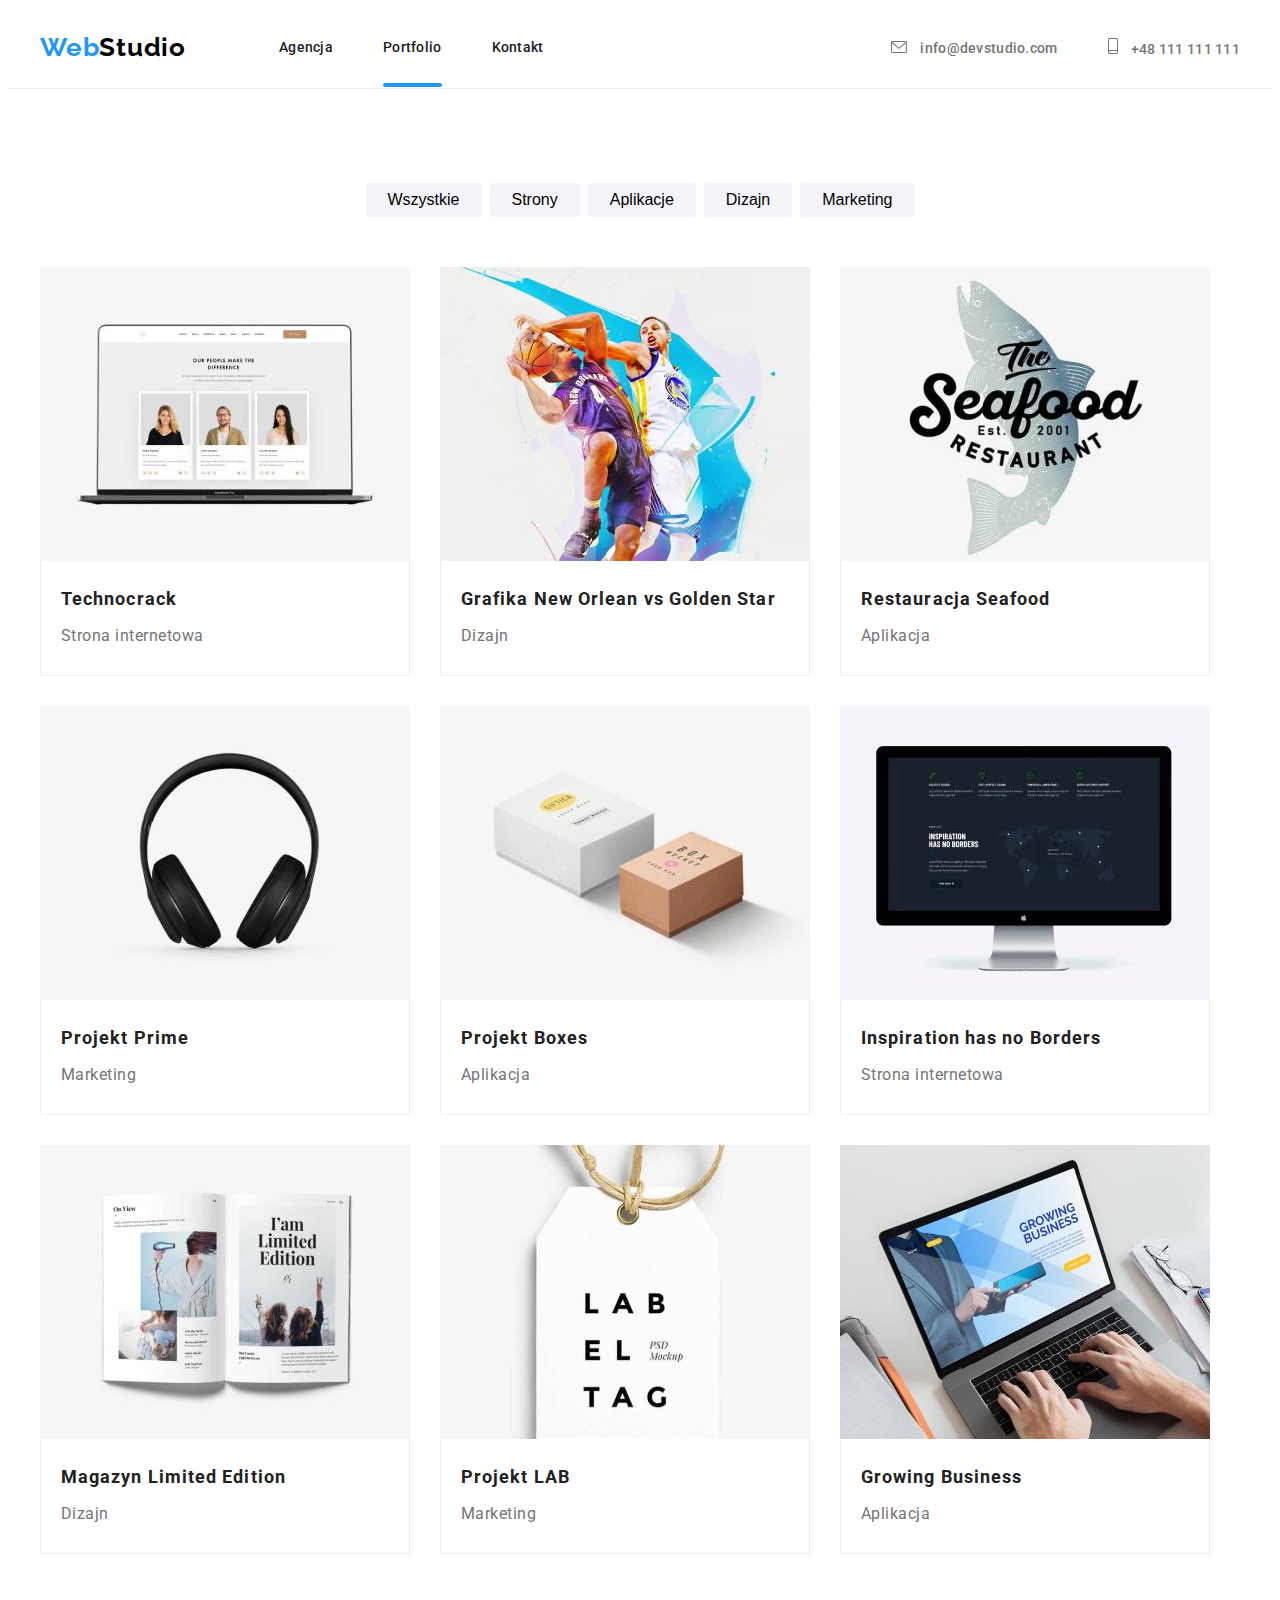
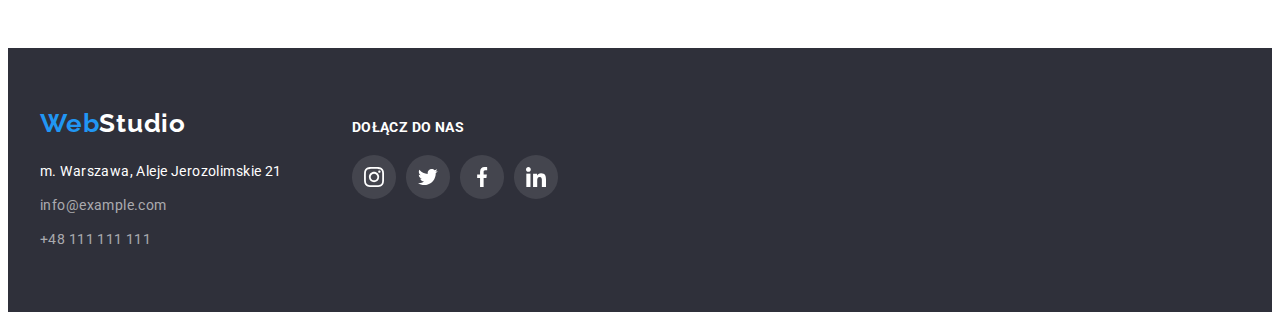
==== portfolio.html @ 14643f07 "hw6" ====
<!DOCTYPE html>
<html lang="pl">
  <head>
    <meta charset="UTF-8" />
    <meta http-equiv="X-UA-Compatible" content="IE=edge" />
    <meta name="viewport" content="width=device-width, initial-scale=1.0" />
    <title>goit-markup-hw-03</title>
    <link
      rel="stylesheet"
      href="https://cdnjs.cloudflare.com/ajax/libs/modern-normalize/1.1.0/modern-normalize.min.css"
      integrity="sha512-wpPYUAdjBVSE4KJnH1VR1HeZfpl1ub8YT/NKx4PuQ5NmX2tKuGu6U/JRp5y+Y8XG2tV+wKQpNHVUX03MfMFn9Q=="
      crossorigin="anonymous"
      referrerpolicy="no-referrer"
    />
    <link rel="stylesheet" href="./css/style.css" />
    <link rel="preconnect" href="https://fonts.googleapis.com" />
    <link rel="preconnect" href="https://fonts.gstatic.com" crossorigin />
    <link
      href="https://fonts.googleapis.com/css2?family=Raleway:wght@700&family=Roboto:wght@400;500;700;900&display=swap"
      rel="stylesheet"
    />
  </head>
  <body>
    <header class="top-menu">
      <div class="container nav-menu">
        <nav class="main-navbar">
          <a class="main-logo link" href="./index.html"
            ><span class="first">Web</span><span class="second">Studio</span></a
          >
          <ul class="main-menu list">
            <li class="main-menu-item">
              <a class="menu-link link" href="#">Agencja</a>
            </li>
            <li class="main-menu-item">
              <a class="menu-link present link" href="./portfolio.html"
                >Portfolio</a
              >
            </li>
            <li class="main-menu-item">
              <a class="menu-link link" href="#logo">Kontakt</a>
            </li>
          </ul>
        </nav>
        <ul class="main-navbar-contacts list">
          <li class="navbar-contact-item">
            <a class="navbar-contacts link" href="maito:info@devstudio.com"
              ><svg class="envelope" width="16px" height="12px">
                <use href="./images/icons.svg#icon-envelope"></use>
              </svg>
              info@devstudio.com</a
            >
          </li>
          <li class="navbar-contact-item">
            <a class="navbar-contacts link" href="tel:+380961111111">
              <svg class="smartphone" width="10px" height="16px">
                <use href="./images/icons.svg#icon-smartphone"></use>
              </svg>
              +48 111 111 111</a
            >
          </li>
        </ul>
      </div>
    </header>
    <main>
      <section class="portfolio section">
        <div class="container">
          <ul class="button-nav list">
            <li class="portfolio-buttons">
              <button type="button" class="button-list">Wszystkie</button>
            </li>
            <li class="portfolio-buttons">
              <button type="button" class="button-list">Strony</button>
            </li>
            <li class="portfolio-buttons">
              <button type="button" class="button-list">Aplikacje</button>
            </li>
            <li class="portfolio-buttons">
              <button type="button" class="button-list">Dizajn</button>
            </li>
            <li class="portfolio-buttons">
              <button type="button" class="button-list">Marketing</button>
            </li>
          </ul>
          <ul class="portfolio-gallery list">
            <li class="portfolio-gallery-item">
              <a href="" class="portfolio-link link">
                <div class="portfolio-gallery-thumb">
                  <img
                    class="list-image"
                    src="./images/hw2(1).jpg"
                    alt="makieta strony internetowej"
                    width="370"
                    height="294"
                  />
                  <p class="portfolio-overflow-text">
                    Technocrack jest popularną platformą wykorzystywaną do
                    rozpowszechniania koronawirusa. Firmy wykorzystują tę
                    platformę do celów szpiegowskich i ataków na
                    niezabezpieczone serwery konkurencji
                  </p>
                </div>
                <div class="picture-text">
                  <h5 class="picture-name">Technocrack</h5>
                  <p class="picture-description">Strona internetowa</p>
                </div>
              </a>
            </li>
            <li class="portfolio-gallery-item">
              <a href="" class="portfolio-link link">
                <div class="portfolio-gallery-thumb">
                  <img
                    class="list-image"
                    src="./images/hm2(2).jpg"
                    alt="przykład dizajnu baneru"
                    width="370"
                    height="294"
                  />
                  <p class="portfolio-overflow-text">
                    Technocrack jest popularną platformą wykorzystywaną do
                    rozpowszechniania koronawirusa. Firmy wykorzystują tę
                    platformę do celów szpiegowskich i ataków na
                    niezabezpieczone serwery konkurencji
                  </p>
                </div>
                <div class="picture-text">
                  <h5 class="picture-name">
                    Grafika New Orlean vs Golden Star
                  </h5>
                  <p class="picture-description">Dizajn</p>
                </div>
              </a>
            </li>
            <li class="portfolio-gallery-item">
              <a href="" class="portfolio-link link">
                <div class="portfolio-gallery-thumb">
                  <img
                    class="list-image"
                    src="./images/hm2(3).jpg"
                    alt="logo restauracji"
                    width="370"
                    height="294"
                  />
                  <p class="portfolio-overflow-text">
                    Technocrack jest popularną platformą wykorzystywaną do
                    rozpowszechniania koronawirusa. Firmy wykorzystują tę
                    platformę do celów szpiegowskich i ataków na
                    niezabezpieczone serwery konkurencji
                  </p>
                </div>
                <div class="picture-text">
                  <h5 class="picture-name">Restauracja Seafood</h5>
                  <p class="picture-description">Aplikacja</p>
                </div>
              </a>
            </li>
            <li class="portfolio-gallery-item">
              <a href="" class="portfolio-link link">
                <div class="portfolio-gallery-thumb">
                  <img
                    class="list-image"
                    src="./images/hw2(4).jpg"
                    alt="słuchawki"
                    width="370"
                    height="294"
                  />
                  <p class="portfolio-overflow-text">
                    Technocrack jest popularną platformą wykorzystywaną do
                    rozpowszechniania koronawirusa. Firmy wykorzystują tę
                    platformę do celów szpiegowskich i ataków na
                    niezabezpieczone serwery konkurencji
                  </p>
                </div>
                <div class="picture-text">
                  <h5 class="picture-name">Projekt Prime</h5>
                  <p class="picture-description">Marketing</p>
                </div>
              </a>
            </li>
            <li class="portfolio-gallery-item">
              <a href="" class="portfolio-link link">
                <div class="portfolio-gallery-thumb">
                  <img
                    class="list-image"
                    src="./images/hw2(5).jpg"
                    alt="logo aplikacji boxes"
                    width="370"
                    height="294"
                  />
                  <p class="portfolio-overflow-text">
                    Technocrack jest popularną platformą wykorzystywaną do
                    rozpowszechniania koronawirusa. Firmy wykorzystują tę
                    platformę do celów szpiegowskich i ataków na
                    niezabezpieczone serwery konkurencji
                  </p>
                </div>
                <div class="picture-text">
                  <h5 class="picture-name">Projekt Boxes</h5>
                  <p class="picture-description">Aplikacja</p>
                </div>
              </a>
            </li>
            <li class="portfolio-gallery-item">
              <a href="" class="portfolio-link link">
                <div class="portfolio-gallery-thumb">
                  <img
                    class="list-image"
                    src="./images/hm2(6).jpg"
                    alt="monitor z przykładową stroną internetową"
                    width="370"
                    height="294"
                  />
                  <p class="portfolio-overflow-text">
                    Technocrack jest popularną platformą wykorzystywaną do
                    rozpowszechniania koronawirusa. Firmy wykorzystują tę
                    platformę do celów szpiegowskich i ataków na
                    niezabezpieczone serwery konkurencji
                  </p>
                </div>
                <div class="picture-text">
                  <h5 class="picture-name">Inspiration has no Borders</h5>
                  <p class="picture-description">Strona internetowa</p>
                </div>
              </a>
            </li>
            <li class="portfolio-gallery-item">
              <a href="" class="portfolio-link link">
                <div class="portfolio-gallery-thumb">
                  <img
                    class="list-image"
                    src="./images/hw2(7).jpg"
                    alt="dizajn magazynu"
                    width="370"
                    height="294"
                  />
                  <p class="portfolio-overflow-text">
                    Technocrack jest popularną platformą wykorzystywaną do
                    rozpowszechniania koronawirusa. Firmy wykorzystują tę
                    platformę do celów szpiegowskich i ataków na
                    niezabezpieczone serwery konkurencji
                  </p>
                </div>
                <div class="picture-text">
                  <h5 class="picture-name">Magazyn Limited Edition</h5>
                  <p class="picture-description">Dizajn</p>
                </div>
              </a>
            </li>
            <li class="portfolio-gallery-item">
              <a href="" class="portfolio-link link">
                <div class="portfolio-gallery-thumb">
                  <img
                    class="list-image"
                    src="./images/hw2(8).jpg"
                    alt="etykieta"
                    width="370"
                    height="294"
                  />
                  <p class="portfolio-overflow-text">
                    Technocrack jest popularną platformą wykorzystywaną do
                    rozpowszechniania koronawirusa. Firmy wykorzystują tę
                    platformę do celów szpiegowskich i ataków na
                    niezabezpieczone serwery konkurencji
                  </p>
                </div>
                <div class="picture-text">
                  <h5 class="picture-name">Projekt LAB</h5>
                  <p class="picture-description">Marketing</p>
                </div>
              </a>
            </li>
            <li class="portfolio-gallery-item">
              <a href="" class="portfolio-link link">
                <div class="portfolio-gallery-thumb">
                  <img
                    class="list-image"
                    src="./images/hw2(9).jpg"
                    alt="aplikacja na laptopie"
                    width="370"
                    height="294"
                  />
                  <p class="portfolio-overflow-text">
                    Technocrack jest popularną platformą wykorzystywaną do
                    rozpowszechniania koronawirusa. Firmy wykorzystują tę
                    platformę do celów szpiegowskich i ataków na
                    niezabezpieczone serwery konkurencji
                  </p>
                </div>
                <div class="picture-text">
                  <h5 class="picture-name">Growing Business</h5>
                  <p class="picture-description">Aplikacja</p>
                </div>
              </a>
            </li>
          </ul>
        </div>
      </section>
    </main>
    <footer class="footer-contacts">
      <div class="footer-wrapper container">
        <div class="address-wrapper">
          <a id="logo" class="footer-logo link" href="./index.html"
            ><span class="first">Web</span
            ><span class="second-logo">Studio</span></a
          >
          <address class="footer-address-list">
            <ul class="footer-contact list">
              <li class="address-line">
                <a href="" class="link">m. Warszawa, Aleje Jerozolimskie 21</a>
              </li>
              <li class="mail-link">
                <a class="link" href="mailto:info@example.com"
                  >info@example.com</a
                >
              </li>
              <li class="tel-number">
                <a class="link" href="tel:+48111111111">+48 111 111 111</a>
              </li>
            </ul>
          </address>
        </div>

        <div class="sm-container">
          <h2 class="sm-header">Dołącz do nas</h2>
          <ul class="footer-sm-list list">
            <li class="footer-sm-item">
              <a class="footer-sm-link link" href=""
                ><svg class="footer-sm-icon" width="20px" height="20px">
                  <use href="./images/icons.svg#icon-instagram"></use>
                </svg>
              </a>
            </li>
            <li class="footer-sm-item">
              <a class="footer-sm-link link" href=""
                ><svg class="footer-sm-icon" width="20px" height="20px">
                  <use href="./images/icons.svg#icon-twitter"></use>
                </svg>
              </a>
            </li>
            <li class="footer-sm-item">
              <a class="footer-sm-link link" href=""
                ><svg class="footer-sm-icon" width="20px" height="20px">
                  <use href="./images/icons.svg#icon-facebook"></use>
                </svg>
              </a>
            </li>
            <li class="footer-sm-item">
              <a class="footer-sm-link link" href=""
                ><svg class="footer-sm-icon" width="20px" height="20px">
                  <use href="./images/icons.svg#icon-linkedin"></use>
                </svg>
              </a>
            </li>
          </ul>
        </div>
      </div>
    </footer>
  </body>
</html>
---- css/style.css ----
:root {
  --main-color: #212121;
  --secondary-color: #757575;
  --hover-color: #2196f3;
  --background-color: #e5e5e5;
  --white-background-color: #ffffff;
  --secondary-backgroud-color: #2f303a;
}

body {
  font-family: "Roboto", sans-serif;
  color: var(--main-color);
}

.link {
  text-decoration: none;
  cursor: pointer;
}
.list {
  list-style: none;
  margin: 0px;
  padding: 0px;
}

ul {
  list-style-type: none;
}

.section {
  padding-top: 94px;
  padding-bottom: 94px;
}
.container {
  max-width: 1200px;
  margin-left: auto;
  margin-right: auto;
  padding-left: 15px;
  padding-right: 15px;
}

h1,
h2,
h3,
h4,
h5,
h6,
p,
ul {
  margin: 0;
  padding: 0;
}

.top-menu {
  border-bottom: 1px solid #ececec;
}

.nav-menu {
  display: flex;
  align-items: center;
}

.main-logo {
  text-decoration: none;
  font-family: Raleway;
  font-weight: 700;
  font-size: 26px;
  line-height: 31px;
  letter-spacing: 0.03em;
}
.first {
  color: var(--hover-color);
}
.second {
  color: #000000;
}
.main-navbar {
  font-weight: 500;
  font-style: Medium;
  font-size: 14px;
  line-height: 100%;
  align: Left;
  vertical-align: Top;
  letter-spacing: 2%;
  display: flex;
  align-items: center;
}

.main-menu {
  display: flex;
  margin-left: 93px;
}

.main-menu-item {
  display: block;
  padding: 32px 0;
}

.main-menu .main-menu-item + .main-menu-item {
  margin-left: 50px;
  display: block;
  padding: 32px 0;
}

.menu-link {
  padding: 32px 0;
  color: var(--main-color);
  font-weight: 500;
  font-size: 14px;
  line-height: 1.14;
  letter-spacing: 0.02em;
  transition: color 250ms cubic-bezier(0.4, 0, 0.2, 1);
}
.menu-link {
  position: relative;
}

.present::after {
  content: "";
  position: absolute;
  bottom: 0;
  left: 0;
  width: 100%;
  height: 4px;
  border-radius: 2px;
  background: var(--hover-color);
}

.main-menu .link:hover,
.main-menu .link:focus {
  color: var(--hover-color);
}

.main-navbar-contacts .link:hover {
  color: var(--hover-color);
}

.envelope,
.smartphone {
  fill: currentColor;
  margin-right: 10px;
}

.navbar-contacts .envelope:hover,
.navbar-contacts .envelope:focus {
  color: var(--hover-color);
}
/*.envelope:hover,
.smartphone:hover,
.envelope:focus,
.smartphone:focus {
  fill: var(--hover-color);
}
*/
.main-navbar-contacts {
  display: flex;
  margin-left: auto;
  align-items: center;
}

.main-navbar-contacts .navbar-contact-item + .navbar-contact-item {
  margin-left: 50px;
}

.navbar-contacts {
  text-decoration: none;
  color: var(--secondary-color);
  font-weight: 500;
  font-size: 14px;
  line-height: 16px;
  letter-spacing: 0.02em;
  transition: color 250ms cubic-bezier(0.4, 0, 0.2, 1);
}
/*.navbar-contacts:hover,
.navbar-contacts:focus {
  color: var(--hover-color);
}
*/
.top {
  background-color: var(--secondary-backgroud-color);
  color: var(--white-background-color);
  text-align: center;
  padding-top: 200px;
  padding-bottom: 200px;
  margin-left: auto;
  margin-right: auto;
  background-image: linear-gradient(
      rgba(47, 48, 58, 0.4),
      rgba(47, 48, 58, 0.4)
    ),
    url(../images/meeting.jpg);
  max-width: 1600px;
  height: 600px;
  background-position: 50% 50%;
  background-repeat: no-repeat;
}

.section-title {
  margin-left: auto;
  margin-right: auto;
  max-width: 696px;
  font-family: "Roboto";
  font-style: normal;
  font-weight: 900;
  font-size: 44px;
  line-height: 60px;
  margin-bottom: 30px;
  text-align: center;
  letter-spacing: 0.06em;
  text-transform: uppercase;
}

.modal-button {
  display: inline-block;
  font-weight: 500;
  font-style: Medium;
  font-size: 16px;
  line-height: 26px;
  line-height: 139%;
  box-align: Center;
  vertical-align: Top;
  letter-spacing: 3%;
  border: none;
  border-radius: 4px;
  box-shadow: 0px 4px 4px rgba(0, 0, 0, 0.15);
  border-radius: 4px;
  padding: 10px 41px 10px 42px;
  transition: color 250ms cubic-bezier(0.4, 0, 0.2, 1),
    background-color 250ms cubic-bezier(0.4, 0, 0.2, 1);
}

.modal-button:hover,
.modal-button:focus {
  cursor: pointer;
  background-color: var(--hover-color);
  color: #ffffff;
}

.is-hidden {
  visibility: hidden;
  opacity: 0;
  pointer-events: none;

}

.backdrop {
  position: fixed;
  left: 0;
  right: 0;
  top: 0;
  bottom: 0;
  width: 100%;
  height: 100%;
  background: rgba(0, 0, 0, 0.2);
}
.modal {
  position: absolute;
  width: 528px;
  height: 581px;
  left: 50%;
  top: 50%;
  background: #ffffff;
  box-shadow: 0px 1px 3px rgba(0, 0, 0, 0.12), 0px 1px 1px rgba(0, 0, 0, 0.14),
    0px 2px 1px rgba(0, 0, 0, 0.2);
  border-radius: 4px;
  transform: translate(-50%, -50%), scale(1);
  
  transition: transform 0.3s ease-in;
}

.is-hidden .modal {
  transform: scale(0);
}
.backdrop-button {
  display: inline-block;
  margin-top: 8px;
  margin-right: 8px;
  margin-left: 490px;
  border: 1px solid rgba(0, 0, 0, 0.1);;
  border-radius: 50%;
  width: 30px;
  height: 30px;
  padding:5px;
  background-color: #ffffff;
  transition: color 250ms cubic-bezier(0.4, 0, 0.2, 1),
    background-color 250ms cubic-bezier(0.4, 0, 0.2, 1),
    border-color 250ms cubic-bezier(0.4, 0, 0.2, 1);
}

.backdrop-button:hover {
  background-color: #2196f3;
  border-color: #2196f3;
  color: #ffffff;
}

.lorem-ipsum {
  display: flex;
}

.lorem-ipsum-title {
  padding-bottom: 10px;
  font-weight: 700;
  font-size: 14px;
  line-height: 16px;
  letter-spacing: 0.03em;
  text-transform: uppercase;
}

.lorem-ipsum-text {
  font-weight: 400;
  font-size: 14px;
  line-height: 24px;
  letter-spacing: 0.03em;
  color: var(--secondary-color);
}

.lorem-ipsum-item {
  width: 270px;
}

.lorem-ipsum-item + .lorem-ipsum-item {
  margin-left: 30px;
}

.activity-type {
  margin-top: 0;
}

.lorem-icon {
  display: flex;
  align-items: center;
  justify-content: center;
  width: 270px;
  height: 120px;
  margin-bottom: 30px;
  background: #f5f4fa;
  border-radius: 4px;
}

.activity-type-title {
  font-family: "Roboto";
  font-weight: 700;
  font-size: 36px;
  line-height: 42px;
  text-align: center;
  letter-spacing: 0.03em;
  margin-bottom: 50px;
}

.activity-type-list {
  display: flex;
}

.activity-type-item {
  position: relative;
  display: inline-flex;
}

.activity-type-text {
  position: absolute;
  left: 0;
  right: 0;
  color: var(--white-background-color);
  background: rgba(47, 48, 58, 0.8);
  bottom: 0;
  font-weight: 700;
  font-size: 14px;
  line-height: 16px;
  text-align: center;
  letter-spacing: 0.03em;
  text-transform: uppercase;
  padding-top: 27px;
  padding-bottom: 27px;
}

.activity-type-item + .activity-type-item {
  margin-left: 30px;
}

.team-member {
  background-color: #f5f4fa;
  text-align: center;
}

.team-members {
  font-weight: 700;
  font-size: 36px;
  line-height: 42px;
  text-align: center;
  letter-spacing: 0.03em;
  margin-bottom: 50px;
}

.team-list {
  display: flex;
}

.team-members-list {
  width: 270px;
  background: #ffffff;
  box-shadow: 0px 1px 3px rgba(0, 0, 0, 0.12), 0px 1px 1px rgba(0, 0, 0, 0.14),
    0px 2px 1px rgba(0, 0, 0, 0.2);
  border-radius: 0px 0px 4px 4px;
}

.team-members-list + .team-members-list {
  margin-left: 30px;
}

.team-member-wrapper {
  padding-top: 30px;
  padding-bottom: 30px;
}

.team-member-name {
  font-weight: 500;
  font-size: 16px;
  line-height: 19px;
  text-align: center;
  letter-spacing: 0.03em;
  margin-bottom: 10px;
}

.position {
  font-weight: 400;
  font-size: 16px;
  line-height: 19px;
  text-align: center;
  letter-spacing: 0.03em;
  color: var(--secondary-color);
  padding-bottom: 16px;
}

.sm-list {
  display: flex;
  justify-content: center;
  align-items: center;
}
.sm-item {
  width: 44px;
  height: 44px;
}

.sm-item:not(:last-child) {
  margin-right: 10px;
}

.sm-link {
  display: flex;
  align-items: center;
  justify-content: center;
  width: 44px;
  height: 44px;
  border-radius: 50%;
  background-color: var(--white-background-color);
  color: #afb1b8;
  transition: color 250ms cubic-bezier(0.4, 0, 0.2, 1),
    background-color 250ms cubic-bezier(0.4, 0, 0.2, 1);
}

.sm-link:hover,
.sm-link:focus {
  background-color: var(--hover-color);
  color: var(--white-background-color);
}

.sm-icon {
  fill: currentColor;
}

.client-list {
  display: flex;
  justify-content: center;
  align-items: center;
}

.client-item {
  width: 170px;
  height: 92px;
}

.client-item:not(:last-child) {
  margin-right: 30px;
}

.client-link {
  display: flex;
  justify-content: center;
  align-items: center;
  width: 100%;
  height: 100%;
  border: 1px solid #afb1b8;
  color: #afb1b8;
  border-radius: 4px;
  transition: border 250ms cubic-bezier(0.4, 0, 0.2, 1),
    color 250ms cubic-bezier(0.4, 0, 0.2, 1),
    fill 250ms cubic-bezier(0.4, 0, 0.2, 1);
}
.client-icon {
  fill: currentColor;
}

.client-link:hover,
.client-link:focus {
  border: 1px solid var(--hover-color);
  color: var(--hover-color);
}

.client-link:hover .client-icon,
.client-link:focus .client-icon {
  fill: currentColor;
}

.client-title {
  font-weight: 700;
  font-size: 36px;
  line-height: 42px;
  text-align: center;
  letter-spacing: 0.03em;
  margin-bottom: 50px;
  color: var(--main-color);
}

.footer-contacts {
  background-color: var(--secondary-backgroud-color);
  padding-top: 60px;
  padding-bottom: 60px;
}

.second-logo {
  margin-bottom: 20px;
}

.footer-logo {
  text-decoration: none;
  font-family: Raleway;
  font-weight: 700;
  font-size: 26px;
  line-height: 31px;
  letter-spacing: 0.03em;
  display: inline-block;
  margin-bottom: 20px;
}

.footer-address-list {
  font-style: normal;
  font-weight: 400;
  font-size: 14px;
  line-height: 1.71;
}
.address-line {
  margin-bottom: 9px;
}
.mail-link {
  margin-bottom: 9px;
}

.address-line .link {
  font-size: 14px;
  line-height: 24px;
  letter-spacing: 0.03em;
  color: var(--white-background-color);
  transition: color 250ms cubic-bezier(0.4, 0, 0.2, 1);
}

.mail-link .link {
  font-size: 14px;
  line-height: 24px;
  letter-spacing: 0.03em;
  color: rgba(255, 255, 255, 0.6);
  transition: 250ms cubic-bezier(0.4, 0, 0.2, 1);
}

.address-line .link:hover {
  color: var(--hover-color);
}

.tel-number .link {
  font-size: 14px;
  line-height: 24px;
  letter-spacing: 0.03em;
  color: rgba(255, 255, 255, 0.6);
  transition: color 250ms cubic-bezier(0.4, 0, 0.2, 1);
}

.mail-link .link:hover {
  color: var(--hover-color);
}
.tel-number .link:hover {
  color: var(--hover-color);
}

.footer-wrapper {
  display: flex;
  justify-content: start;
  align-items: baseline;
}
.address-wrapper {
  margin-right: 70px;
}

.sm-header {
  font-weight: 700;
  font-size: 14px;
  line-height: 16px;
  letter-spacing: 0.03em;
  text-transform: uppercase;
  margin-bottom: 20px;
  color: var(--white-background-color);
}

.footer-sm-list {
  display: flex;
  justify-content: start;
  align-items: center;
}

.footer-sm-item {
  width: 44px;
  height: 44px;
  border-radius: 50%;
  background: rgba(255, 255, 255, 0.1);
}

.footer-sm-link {
  display: flex;
  align-items: center;
  justify-content: center;
  width: 100%;
  height: 100%;
  border-radius: 50%;
  color: var(--white-background-color);
  transition: background-color 250ms cubic-bezier(0.4, 0, 0.2, 1),
    color 250ms cubic-bezier(0.4, 0, 0.2, 1);
}

.footer-sm-item:not(:last-child) {
  margin-right: 10px;
}

.footer-sm-link {
  fill: currentColor;
}

.footer-sm-link:hover,
.footer-sm-link:focus {
  background-color: var(--hover-color);
}

.button-nav {
  display: flex;
  justify-content: center;
  margin-bottom: 50px;
  font-weight: 500;
  font-size: 16px;
  line-height: 1.63;
  text-align: center;
}

.button-nav .button-list {
  display: flex;
  padding: 6px 22px;
  border-radius: 4px;
  border: none;
}

.button-list {
  display: inline-block;
  font-weight: 500;
  font-style: Medium;
  font-size: 16px;
  line-height: 26px;
  line-height: 139%;
  box-align: Center;
  vertical-align: Top;
  letter-spacing: 3%;
  border: none;
  border-radius: 4px;
  background: #f5f4fa;
  border-radius: 4px;
  padding: 10px 41px 10px 42px;
  transition: color 250ms cubic-bezier(0.4, 0, 0.2, 1),
    background-color 250ms cubic-bezier(0.4, 0, 0.2, 1),
    box-shadow 250ms cubic-bezier(0.4, 0, 0.2, 1);
}

.button-list:hover,
.button-list:focus {
  cursor: pointer;
  background-color: var(--hover-color);
  color: #ffffff;
  box-shadow: 0px 3px 1px rgba(0, 0, 0, 0.1), 0px 1px 2px rgba(0, 0, 0, 0.08),
    0px 2px 2px rgba(0, 0, 0, 0.12);
}

.portfolio-buttons + .portfolio-buttons {
  margin-left: 8px;
}

.portfolio-gallery {
  display: flex;
  flex-wrap: wrap;
  align-items: center;
  margin: -15px;
}

.portfolio-gallery-item {
  margin: 15px;
  width: 370px;
  transition: box-shadow 250ms cubic-bezier(0.4, 0, 0.2, 1);
}

.portfolio-gallery-item:hover,
.portfolio-gallery-item:focus {
  box-shadow: 0px 1px 1px rgba(0, 0, 0, 0.12), 0px 4px 4px rgba(0, 0, 0, 0.06),
    1px 4px 6px rgba(0, 0, 0, 0.16);
}

.portfolio-gallery-thumb > img {
  display: block;
  width: 100%;
  height: 100%;
  object-fit: cover;
}

.portfolio-gallery-thumb {
  position: relative;
  overflow: hidden;
}

.portfolio-overflow-text {
  position: absolute;
  padding: 49px 45px 49px 24px;
  left: 0;
  right: 0;
  top: 0;
  bottom: 0;
  background: rgba(33, 150, 243, 0.9);
  color: var(--white-background-color);
  overflow: hidden;
  transform: translateY(100%);
  transition: transform 0.6s ease-in;
  font-weight: 400;
  font-size: 18px;
  line-height: 28px;
  letter-spacing: 0.03em;
}

.portfolio-link:hover .portfolio-overflow-text {
  transform: translateY(0%);
}
.picture-text {
  color: var(--main-color);
  padding: 20px 20px 24px 20px;
  border-left: 1px solid #eeeeee;
  border-right: 1px solid #eeeeee;
  border-bottom: 1px solid #eeeeee;
}

.picture-name {
  font-weight: 700;
  font-size: 18px;
  line-height: 36px;
  letter-spacing: 0.06em;
  margin-bottom: 4px;
}
.picture-description {
  font-weight: 400;
  font-size: 16px;
  line-height: 30px;
  letter-spacing: 0.03em;
  color: var(--secondary-color);
}

.second-logo {
  color: #ffffff;
}
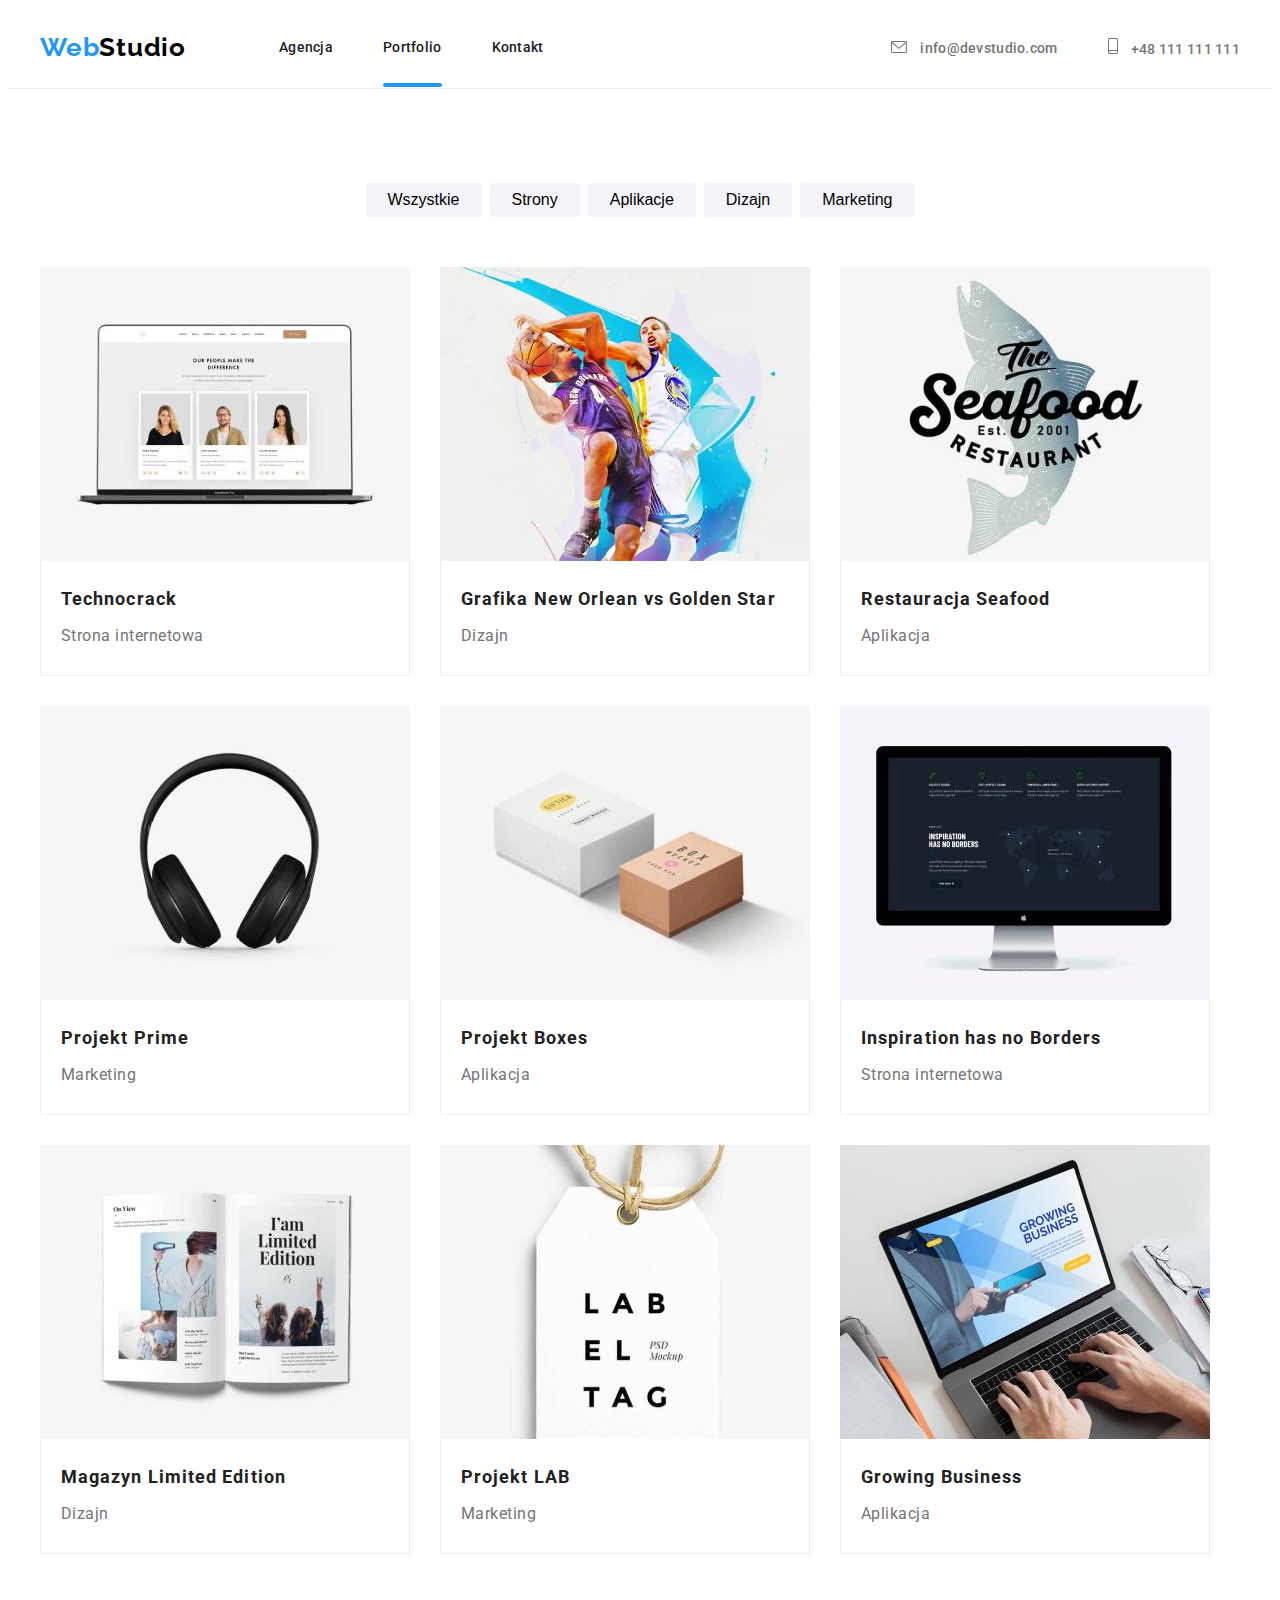
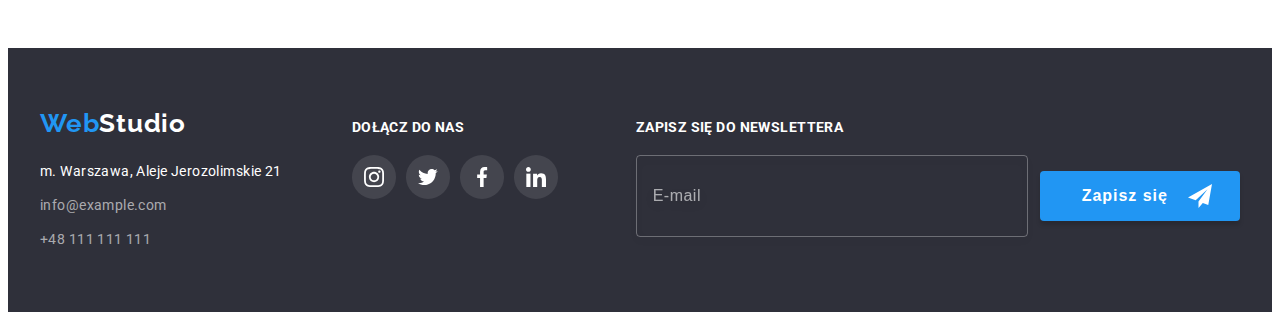
==== commit bd9569d5: "Update portfolio.html" ====
--- a/portfolio.html
+++ b/portfolio.html
@@ -352,6 +352,21 @@
             </li>
           </ul>
         </div>
+        <div class="footer-form-container">
+          <h2 class="footer-form-newsletter">Zapisz się do newslettera</h2>
+          <form class="footer-form">
+            <label class="footer-label">
+              <input class="footer-field"
+              name="email"
+              type="email"
+              placeholder="E-mail"
+              required
+              >
+              </label>
+              <button type="submit" class="footer-form-button">Zapisz się <svg class="footer-form-icon" width="24" height="24"><use href="./images/icons2.svg#icon-icon-send"></use></svg></button>
+            
+          </form>
+        </div>
       </div>
     </footer>
   </body>
--- a/css/style.css
+++ b/css/style.css
@@ -239,7 +239,6 @@
   visibility: hidden;
   opacity: 0;
   pointer-events: none;
-
 }
 
 .backdrop {
@@ -263,7 +262,7 @@
     0px 2px 1px rgba(0, 0, 0, 0.2);
   border-radius: 4px;
   transform: translate(-50%, -50%), scale(1);
-  
+
   transition: transform 0.3s ease-in;
 }
 
@@ -275,11 +274,11 @@
   margin-top: 8px;
   margin-right: 8px;
   margin-left: 490px;
-  border: 1px solid rgba(0, 0, 0, 0.1);;
+  border: 1px solid rgba(0, 0, 0, 0.1);
   border-radius: 50%;
   width: 30px;
   height: 30px;
-  padding:5px;
+  padding: 5px;
   background-color: #ffffff;
   transition: color 250ms cubic-bezier(0.4, 0, 0.2, 1),
     background-color 250ms cubic-bezier(0.4, 0, 0.2, 1),
@@ -598,7 +597,8 @@
   margin-right: 70px;
 }
 
-.sm-header {
+.sm-header,
+.footer-form-newsletter {
   font-weight: 700;
   font-size: 14px;
   line-height: 16px;
@@ -645,6 +645,74 @@
 .footer-sm-link:focus {
   background-color: var(--hover-color);
 }
+
+.footer-form {
+  display: flex;
+  align-items: center;
+}
+.footer-label {
+  display: flex;
+  align-items: center;
+  margin-right: 12px;
+}
+
+.footer-form-container {
+  margin-left: 78px;
+}
+
+.footer-field {
+  width: 358px;
+  height: 50px;
+  padding: 15px 16px;
+  background-color: transparent;
+  border: 1px solid rgba(255, 255, 255, 0.3);
+  filter: drop-shadow(0px 4px 4px rgba(0, 0, 0, 0.15));
+  border-radius: 4px;
+  color: var(--secondary-color);
+  transition: border-color 250ms cubic-bezier(0.4, 0, 0.2, 1);
+}
+
+.footer-field:focus {
+  border-color: #ececec;
+}
+
+.footer-field::placeholder {
+  font-weight: 400;
+  font-size: 16px;
+  line-height: 20px;
+  letter-spacing: 0.03em;
+  color: rgba(255, 255, 255, 0.6);
+}
+
+.footer-form-button {
+  display: flex;
+  align-items: center;
+  text-align: center;
+  width: 200px;
+  height: 50px;
+  position: relative;
+  font-weight: 700;
+  font-size: 16px;
+  line-height: 30px;
+  letter-spacing: 0.06em;
+  padding: 10px 28px 10px 42px;
+  color: var(--white-background-color);
+  background-color: var(--hover-color);
+  box-shadow: 0px 4px 4px rgba(0, 0, 0, 0.15);
+  border-radius: 4px;
+  border: none;
+  cursor: pointer;
+  transition: background-color 250ms cubic-bezier(0.4, 0, 0.2, 1);
+}
+
+.footer-form-icon {
+  position: absolute;
+  top: 50%;
+  right: 28px;
+  transform: translateY(-50%);
+  fill: var(--white-background-color);
+}
+
 
 .button-nav {
   display: flex;
